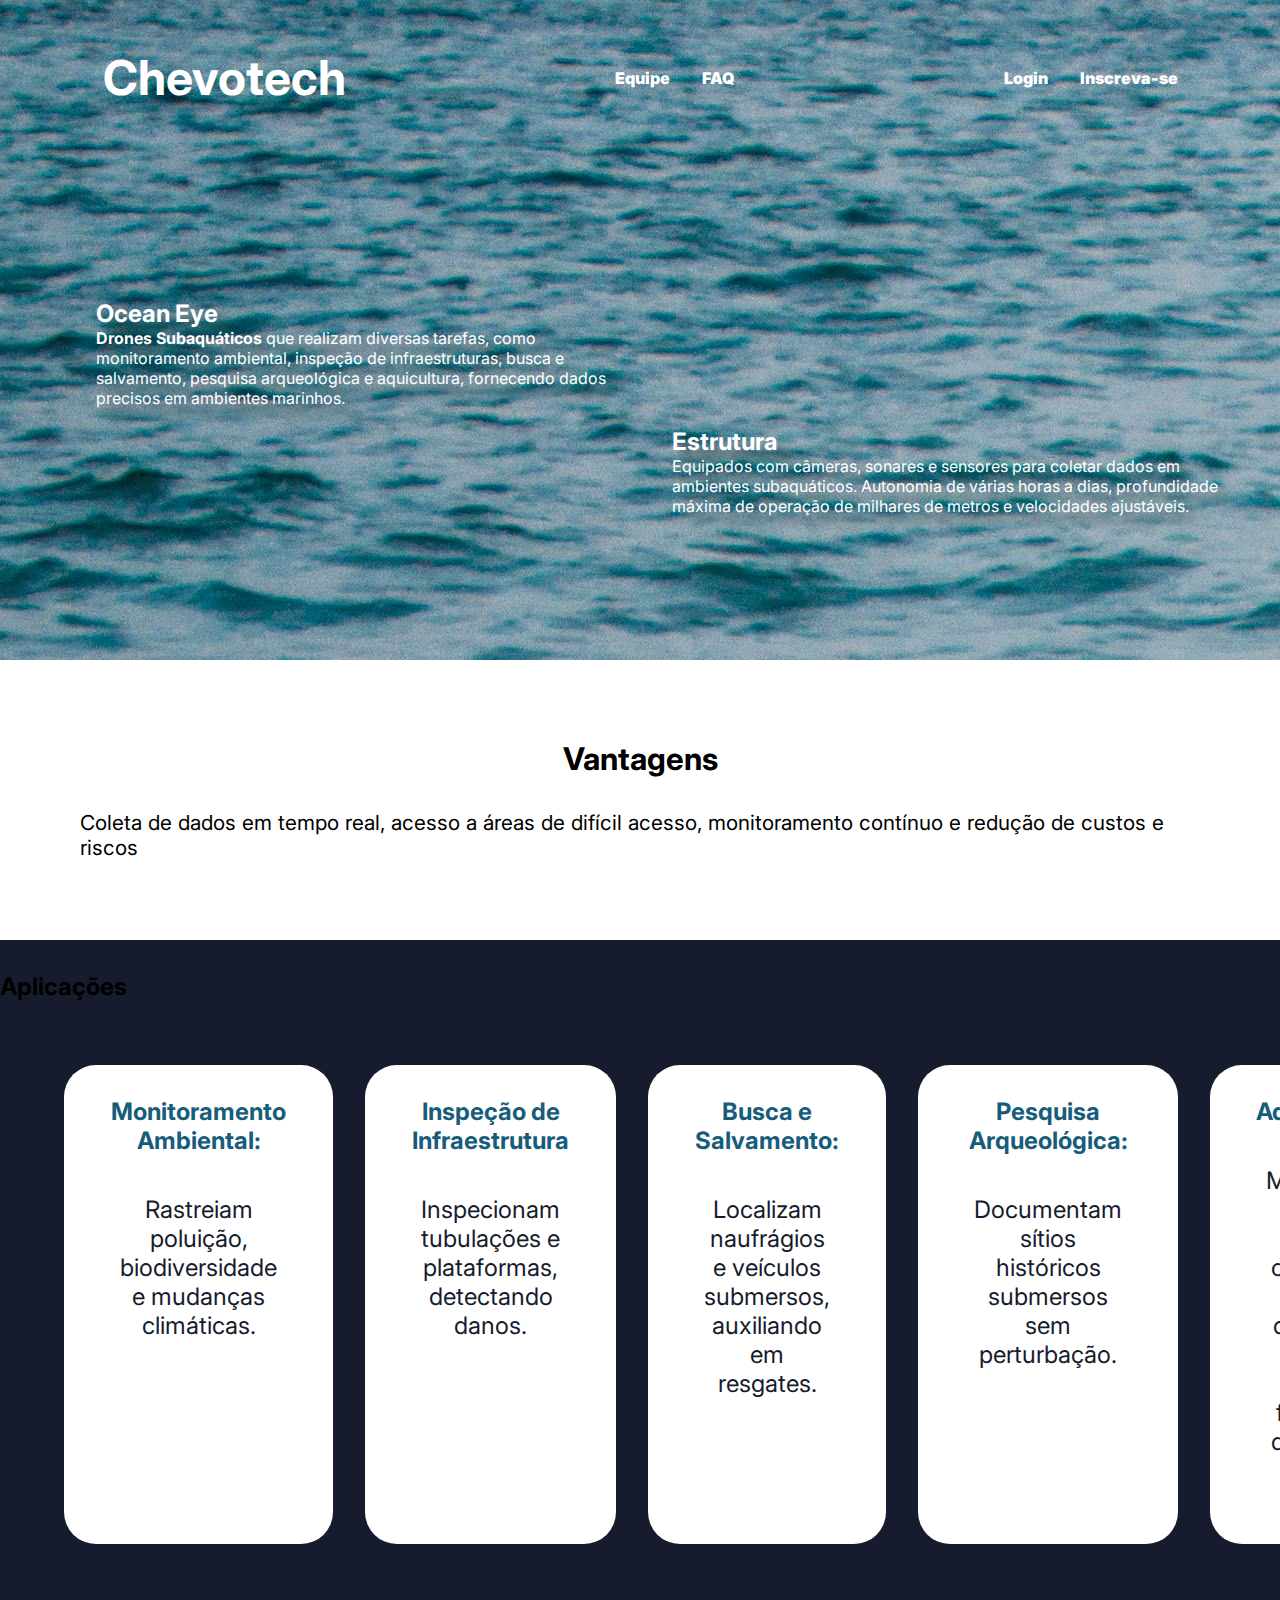
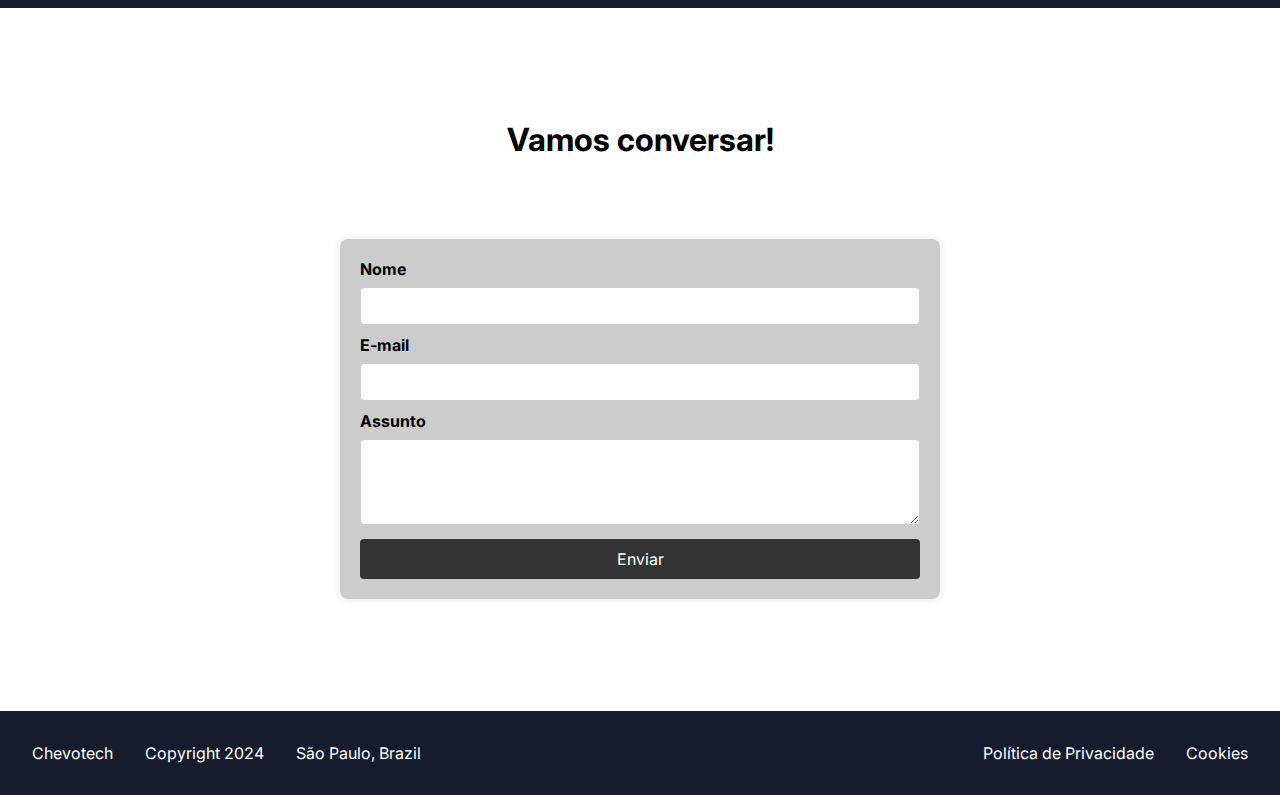
==== index.html @ 29732f88 "txt com link do repositorio" ====
<!DOCTYPE html>
<html lang="pt-br">
<head>
    <meta charset="UTF-8">
    <meta name="viewport" content="width=device-width, initial-scale=1.0">
    <title>Chevotech</title>
    <link rel="stylesheet" href="styles/style.css">
</head>
<body>
    <div class="cabecalho__main">
        <header class="cabecalho">
            <h1 class="cabecalho__titulo">Chevotech</h1>
            <nav class="cabecalho__navegacao">
                <a class="cabecalho__navegacao__opcoes" href="http://127.0.0.1:5500/equipe.html">Equipe</a>
                <a class="cabecalho__navegacao__opcoes" href="http://127.0.0.1:5500/faq.html">FAQ</a>
            </nav>
            <section class="cabecalho__login">
                <a class="cabecalho__login__opcoes" href="">Login</a>
                <a class="cabecalho__login__opcoes" href="">Inscreva-se</a>
            </section>
        </header>
        <main>
            <section class="main__primario">
                <div class="bloco__primario">
                    <h2 class="bloco_primario_titulo">Ocean Eye</h2>
                    <p class="bloco_primario_paragrafo"><strong>Drones Subaquáticos</strong> que realizam diversas tarefas, como monitoramento ambiental, inspeção de infraestruturas, busca e salvamento, pesquisa arqueológica e aquicultura, fornecendo dados precisos em ambientes marinhos.</p>
                </div>
                <div class="bloco__secundario">
                    <h2 class="bloco_secundario_titulo">Estrutura</h2>
                    <p class="bloco_secundario_paragrafo">Equipados com câmeras, sonares e sensores para coletar dados em ambientes subaquáticos. Autonomia de várias horas a dias, profundidade máxima de operação de milhares de metros e velocidades ajustáveis.</p>
                </div>
            </section>
    </div>

            <section class="main__secundario">
                <h2 class="main_secundario_titulo">Vantagens</h2>
                <p class="main_secundario_paragrafo">Coleta de dados em tempo real, acesso a áreas de difícil acesso, monitoramento contínuo e redução de custos e riscos</p>
            </section>

            <section class="main__terciario">
                <h2 class="main_terciario_titulo">Aplicações</h2>
                <section class="main__terciario__cards">
                    <div class="card">
                        <h3 class="card__titulo">Monitoramento Ambiental:</h3>
                        <p class="card__paragrafo">Rastreiam poluição, biodiversidade e mudanças climáticas.</p>
                    </div>
                    <div class="card">
                        <h3 class="card__titulo">Inspeção de Infraestrutura</h3>
                        <p class="card__paragrafo">Inspecionam tubulações e plataformas, detectando danos.</p>
                    </div>
                    <div class="card">
                        <h3 class="card__titulo">Busca e Salvamento:</h3>
                        <p class="card__paragrafo">Localizam naufrágios e veículos submersos, auxiliando em resgates.</p>
                    </div>
                    <div class="card">
                        <h3 class="card__titulo">Pesquisa Arqueológica:</h3>
                        <p class="card__paragrafo">Documentam sítios históricos submersos sem perturbação.</p>
                    </div>
                    <div class="card">
                        <h3 class="card__titulo">Aquicultura:</h3>
                        <p class="card__paragrafo">Monitoram a saúde dos cardumes e a qualidade da água em fazendas de peixes.</p>
                    </div>
                </section>
            </section>

            <div class="formulario">
                <h2 class="form__titulo">Vamos conversar!</h2>
                <div class="form-container">
                    <form action="#" method="post" id="contactForm">
                        <label for="name">Nome</label>
                        <input type="text" id="name" name="name" required>
            
                        <label for="email">E-mail</label>
                        <input type="email" id="email" name="email" required>
            
                        <label for="subject">Assunto</label>
                        <textarea id="subject" name="subject" rows="4" required></textarea>
            
                        <button type="submit">Enviar</button>
                    </form>
                </div>
            </div>
        </main>
    
        <footer class="rodape">
            <div class="rodape__esquerda">
                <p class="rodape__conteudo">Chevotech</p>
                <p class="rodape__conteudo">Copyright 2024</p>
                <p class="rodape__conteudo">São Paulo, Brazil</p>
            </div>
            <div class="rodape__direita">
                <p class="rodape__conteudo">Política de Privacidade</p>
                <p class="rodape__conteudo">Cookies</p>
            </div>
        </footer>
    
        <script src="script.js"></script>
    </body>
    </html>
---- styles/style.css ----
@import url('https://fonts.googleapis.com/css2?family=Inter&display=swap');
@import url('https://fonts.googleapis.com/css2?family=Inter:wght@800&display=swap');
@import url(header.css);
@import url(main1.css);
@import url(main2.css);
@import url(main3.css);
@import url(formulario.css);
@import url(footer.css);
@import url(faq.css);
@import url(equipe.css);

*{
    margin: 0;
    padding: 0;
    box-sizing: border-box;
    font-family: "Inter", sans-serif;
}

:root {
    --branco: #FFFFFF;
    --preto: #161C2D;
    --azul: #8BDCFF;
    --azul-botao: #40A3FF;
    --efeito-botao: #6077B7;
    --cinza: #D3D3D3;
    --fonte: font-family: "Inter", sans-serif;
}
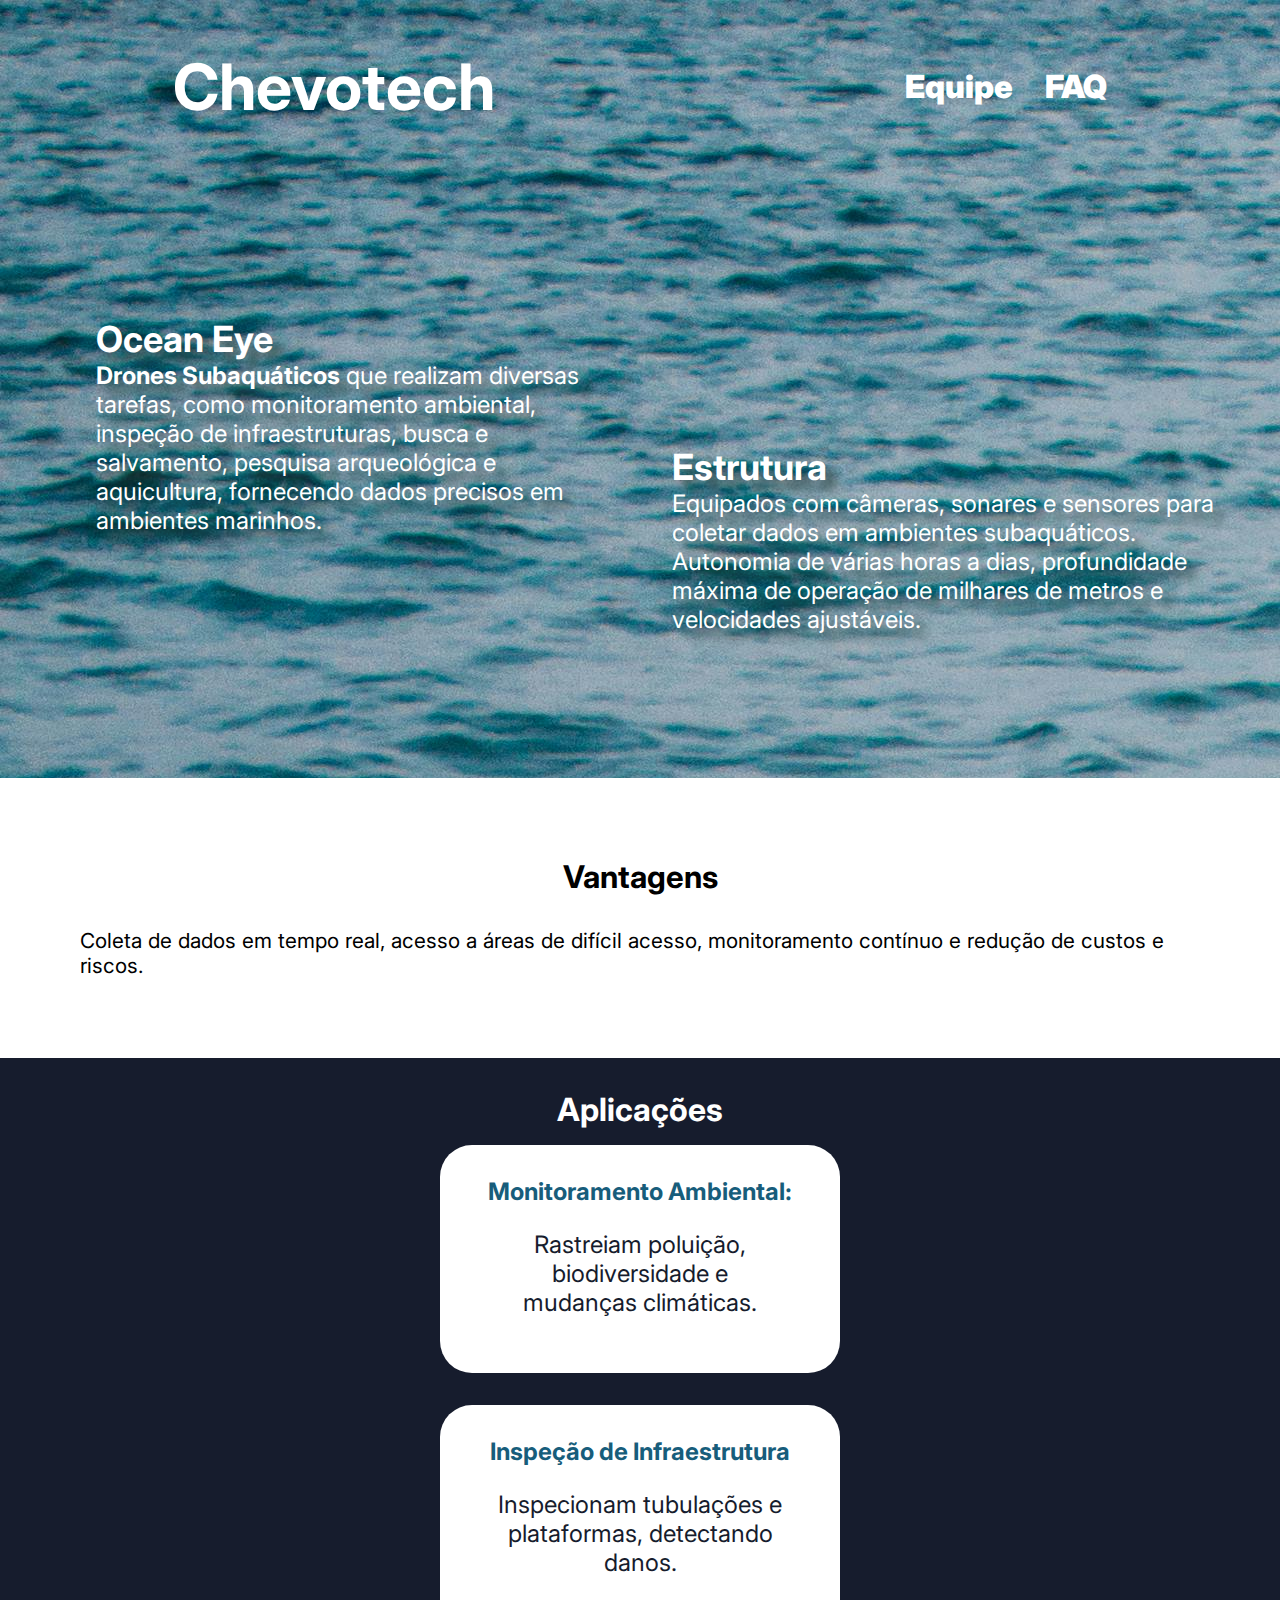
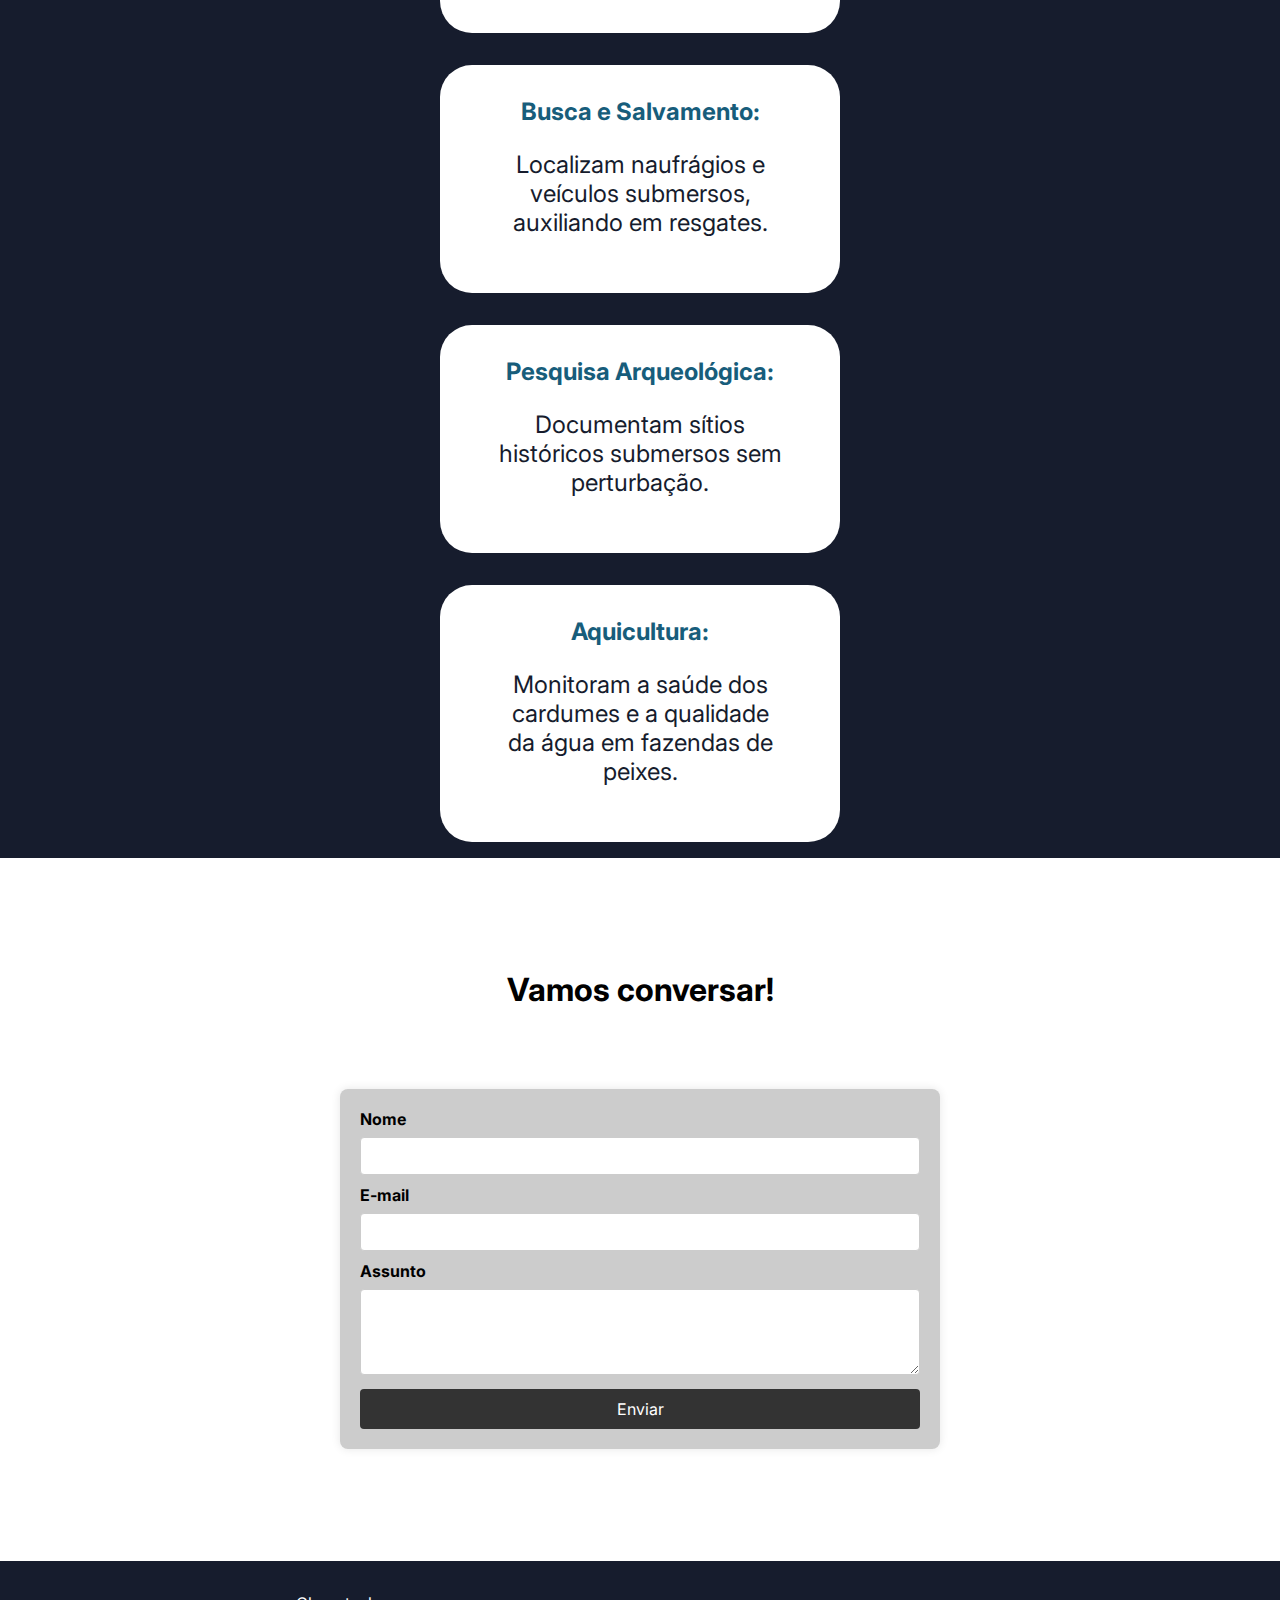
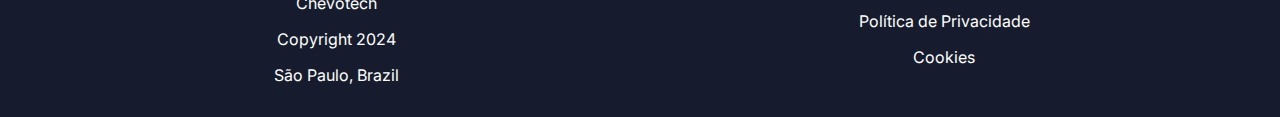
==== commit 0385cc34: "apagado login" ====
--- a/index.html
+++ b/index.html
@@ -11,13 +11,9 @@
         <header class="cabecalho">
             <h1 class="cabecalho__titulo">Chevotech</h1>
             <nav class="cabecalho__navegacao">
-                <a class="cabecalho__navegacao__opcoes" href="http://127.0.0.1:5500/equipe.html">Equipe</a>
-                <a class="cabecalho__navegacao__opcoes" href="http://127.0.0.1:5500/faq.html">FAQ</a>
+                <a class="cabecalho__navegacao__opcoes" href="./equipe.html">Equipe</a>
+                <a class="cabecalho__navegacao__opcoes" href="./faq.html">FAQ</a>
             </nav>
-            <section class="cabecalho__login">
-                <a class="cabecalho__login__opcoes" href="">Login</a>
-                <a class="cabecalho__login__opcoes" href="">Inscreva-se</a>
-            </section>
         </header>
         <main>
             <section class="main__primario">
@@ -34,11 +30,11 @@
 
             <section class="main__secundario">
                 <h2 class="main_secundario_titulo">Vantagens</h2>
-                <p class="main_secundario_paragrafo">Coleta de dados em tempo real, acesso a áreas de difícil acesso, monitoramento contínuo e redução de custos e riscos</p>
+                <p class="main_secundario_paragrafo">Coleta de dados em tempo real, acesso a áreas de difícil acesso, monitoramento contínuo e redução de custos e riscos.</p>
             </section>
 
             <section class="main__terciario">
-                <h2 class="main_terciario_titulo">Aplicações</h2>
+                <h2 class="main__terciario__titulo">Aplicações</h2>
                 <section class="main__terciario__cards">
                     <div class="card">
                         <h3 class="card__titulo">Monitoramento Ambiental:</h3>
--- a/styles/style.css
+++ b/styles/style.css
@@ -1,9 +1,7 @@
 @import url('https://fonts.googleapis.com/css2?family=Inter&display=swap');
 @import url('https://fonts.googleapis.com/css2?family=Inter:wght@800&display=swap');
 @import url(header.css);
-@import url(main1.css);
-@import url(main2.css);
-@import url(main3.css);
+@import url(index.css);
 @import url(formulario.css);
 @import url(footer.css);
 @import url(faq.css);
